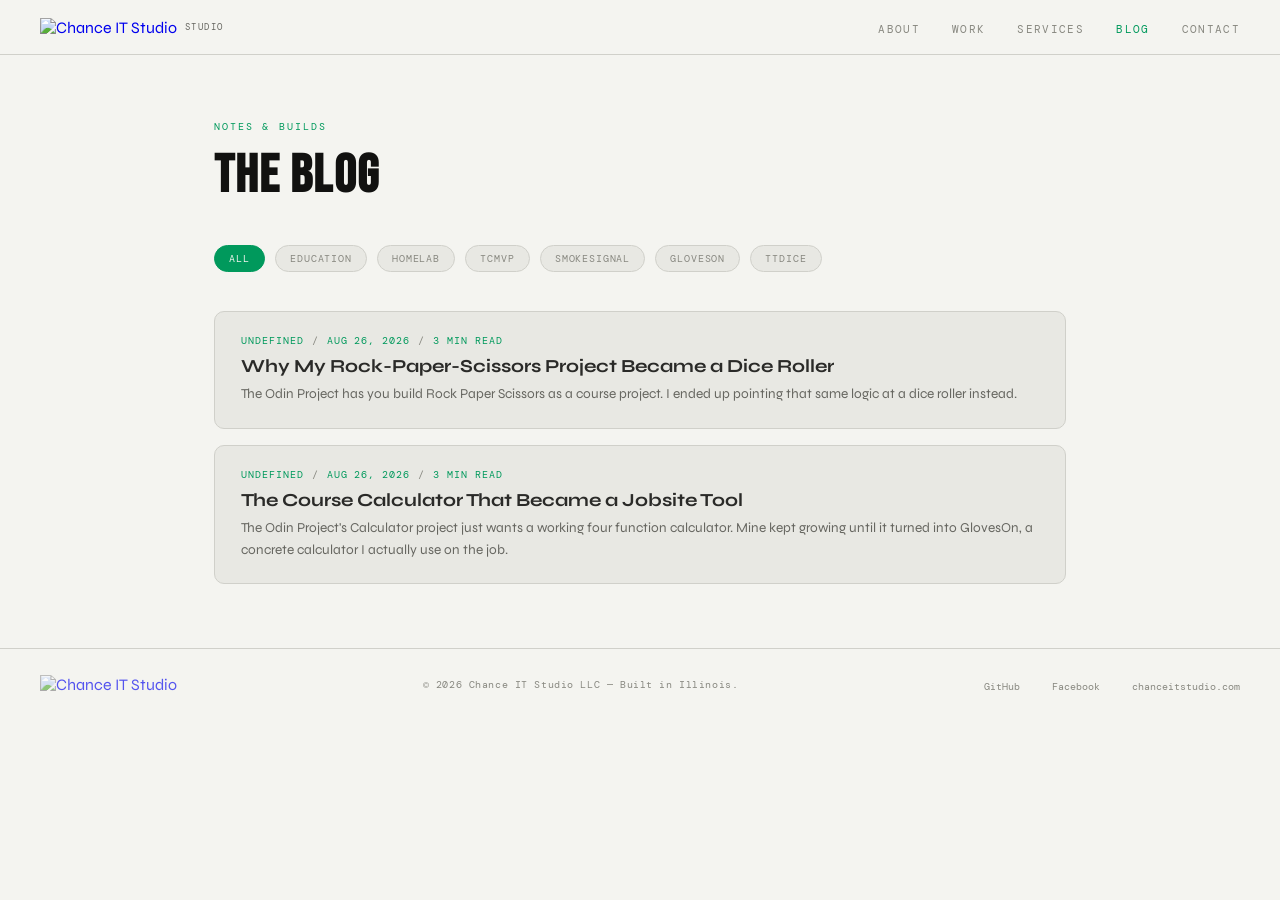
==== blog/index.html @ a7646770 "added blog to site for more seo 2 posts ttdice and glovesOn evolving from theodinprojects foundation" ====
<!DOCTYPE html>
<html lang="en">
<head>
<meta charset="UTF-8">
<meta name="viewport" content="width=device-width, initial-scale=1.0">
<title>Blog — Chance IT Studio</title>
<meta name="description" content="Notes on building custom web apps, running a homelab, and the products behind Chance IT Studio.">
<link rel="canonical" href="https://chanceitstudio.com/blog/">
<meta name="robots" content="index, follow">

<meta property="og:type" content="website">
<meta property="og:url" content="https://chanceitstudio.com/blog/">
<meta property="og:title" content="Blog — Chance IT Studio">
<meta property="og:description" content="Notes on building custom web apps, running a homelab, and the products behind Chance IT Studio.">
<meta property="og:image" content="https://chanceitstudio.com/CIT-black-bg.png">
<meta property="og:site_name" content="Chance IT Studio">

<link rel="icon" type="image/png" href="/favicon.png">
<link href="https://fonts.googleapis.com/css2?family=DM+Mono:wght@300;400;500&family=Bebas+Neue&family=Syne:wght@400;500;700;800&display=swap" rel="stylesheet">
<link rel="stylesheet" href="/blog/blog.css">
</head>
<body>

<nav id="nav">
  <a href="/" class="nav-logo">
    <picture>
      <source srcset="/CIT-white-bg.png" media="(prefers-color-scheme: light)">
      <img src="/CIT-black-bg.png" alt="Chance IT Studio" class="logo-img">
    </picture>
    <span class="logo-sub">Studio</span>
  </a>
  <ul class="nav-links">
    <li><a href="/#about">About</a></li>
    <li><a href="/#work">Work</a></li>
    <li><a href="/#services">Services</a></li>
    <li><a href="/blog/" class="active">Blog</a></li>
    <li><a href="/#contact">Contact</a></li>
  </ul>
</nav>

<main class="blog-wrap">
  <header class="blog-header">
    <div class="blog-eyebrow">Notes &amp; Builds</div>
    <h1 class="blog-h1">The Blog</h1>
  </header>

  <div class="chip-row" id="chipRow">
    <button class="chip active" data-cat="all">All</button>
    <button class="chip" data-cat="education">Education</button>
    <button class="chip" data-cat="homelab">Homelab</button>
    <button class="chip" data-cat="tcmvp">TCMVP</button>
    <button class="chip" data-cat="smokesignal">SmokeSignal</button>
    <button class="chip" data-cat="gloveson">GlovesOn</button>
    <button class="chip" data-cat="ttdice">TTDice</button>
  </div>

  <div class="post-grid" id="postGrid">
    <div class="post-empty">Loading posts…</div>
  </div>
</main>

<footer>
  <a href="/" class="nav-logo" style="opacity:.65">
    <picture>
      <source srcset="/CIT-white-bg.png" media="(prefers-color-scheme: light)">
      <img src="/CIT-black-bg.png" alt="Chance IT Studio" class="logo-img">
    </picture>
  </a>
  <div class="footer-copy">© 2026 Chance IT Studio LLC — Built in Illinois.</div>
  <ul class="footer-links">
    <li><a href="https://github.com/CjCrump" target="_blank">GitHub</a></li>
    <li><a href="https://www.facebook.com/ChanceITstudio/" target="_blank">Facebook</a></li>
    <li><a href="/">chanceitstudio.com</a></li>
  </ul>
</footer>

<script>
const CAT_LABELS = { education:'Education', homelab:'Homelab', tcmvp:'TCMVP', smokesignal:'SmokeSignal', gloveson:'GlovesOn', ttdice:'TTDice', general:'General' };

let posts = [];
let activeCat = 'all';

function fmtDate(iso) {
  const d = new Date(iso + 'T00:00:00');
  return d.toLocaleDateString('en-US', { month:'short', day:'numeric', year:'numeric' });
}

function render() {
  const grid = document.getElementById('postGrid');
  const list = posts
    .filter(p => activeCat === 'all' || p.category === activeCat)
    .sort((a,b) => b.date.localeCompare(a.date));

  if (!list.length) {
    grid.innerHTML = '<div class="post-empty">No posts in this category yet.</div>';
    return;
  }

  grid.innerHTML = list.map(p => `
    <a class="post-card" href="/blog/posts/${p.slug}.html">
      <div class="post-meta">${CAT_LABELS[p.category] || p.category}<span class="sep">/</span>${fmtDate(p.date)}<span class="sep">/</span>${p.readMins} min read</div>
      <div class="post-title">${p.title}</div>
      <div class="post-excerpt">${p.excerpt}</div>
    </a>
  `).join('');
}

document.getElementById('chipRow').addEventListener('click', e => {
  const btn = e.target.closest('.chip');
  if (!btn) return;
  document.querySelectorAll('.chip').forEach(c => c.classList.remove('active'));
  btn.classList.add('active');
  activeCat = btn.dataset.cat;
  render();
});

fetch('/blog/data/posts.json')
  .then(r => r.json())
  .then(data => { posts = data; render(); })
  .catch(() => {
    document.getElementById('postGrid').innerHTML = '<div class="post-empty">Couldn\'t load posts.</div>';
  });
</script>
</body>
</html>
---- blog/blog.css ----
*, *::before, *::after { box-sizing: border-box; margin: 0; padding: 0; }

:root {
  --bg:      #08080a;
  --surface: #101014;
  --s2:      #17171e;
  --border:  #1e1e28;
  --b2:      #2a2a38;
  --green:   #00cc7a;
  --orange:  #ff6b35;
  --lime:    #8db800;
  --muted:   #48485f;
  --muted2:  #6a6a84;
  --text:    #c4c4d8;
  --white:   #eeeeff;
  --nav-scrolled-bg: rgba(8,8,10,.96);
}

@media (prefers-color-scheme: light) {
  :root {
    --bg:      #f4f4f0;
    --surface: #e8e8e3;
    --s2:      #e0e0db;
    --border:  #d0d0ca;
    --b2:      #b8b8b0;
    --green:   #00995c;
    --orange:  #d94f1e;
    --lime:    #6b8a00;
    --muted:   #888880;
    --muted2:  #666660;
    --text:    #2a2a28;
    --white:   #111110;
    --nav-scrolled-bg: rgba(244,244,240,.96);
  }
}

html { scroll-behavior: smooth; }
body {
  background: var(--bg); color: var(--text);
  font-family: 'Syne', sans-serif;
  -webkit-font-smoothing: antialiased;
  min-height: 100vh;
}

/* ── NAV (matches main site) ── */
nav {
  position:fixed; top:0; left:0; right:0; z-index:200;
  padding:1.1rem 2.5rem;
  display:flex; justify-content:space-between; align-items:center;
  border-bottom:1px solid var(--border); background:var(--nav-scrolled-bg);
  backdrop-filter:blur(18px);
}
.nav-logo { display:flex; align-items:center; gap:.5rem; text-decoration:none; }
.logo-img  { height:44px; width:auto; flex-shrink:0; }
.logo-sub  { font-family:'DM Mono',monospace; font-size:.57rem; color:var(--muted2); letter-spacing:.16em; text-transform:uppercase; }
.nav-links { display:flex; gap:2rem; list-style:none; }
.nav-links a {
  font-family:'DM Mono',monospace; font-size:.7rem;
  color:var(--muted); text-decoration:none;
  letter-spacing:.12em; text-transform:uppercase; transition:color .2s;
}
.nav-links a:hover, .nav-links a.active { color:var(--green); }

/* ── FOOTER (matches main site) ── */
footer { padding:1.6rem 2.5rem; border-top:1px solid var(--border); background:var(--bg); display:flex; justify-content:space-between; align-items:center; flex-wrap:wrap; gap:1rem; }
.footer-copy { font-family:'DM Mono',monospace; font-size:.6rem; color:var(--muted); letter-spacing:.06em; }
.footer-links { display:flex; gap:2rem; list-style:none; }
.footer-links a { font-family:'DM Mono',monospace; font-size:.6rem; color:var(--muted); text-decoration:none; transition:color .2s; }
.footer-links a:hover { color:var(--green); }

/* ── BLOG SHELL ── */
main.blog-wrap { max-width:900px; margin:0 auto; padding:7.5rem 1.5rem 4rem; }

/* ── INDEX: header + chips ── */
.blog-header { margin-bottom:2.5rem; }
.blog-eyebrow { font-family:'DM Mono',monospace; font-size:.65rem; letter-spacing:.2em; text-transform:uppercase; color:var(--green); margin-bottom:.9rem; }
.blog-h1 { font-family:'Bebas Neue',sans-serif; font-size:clamp(2.2rem,5vw,3.4rem); letter-spacing:.02em; color:var(--white); line-height:1.05; }

.chip-row { display:flex; flex-wrap:wrap; gap:.6rem; margin:1.8rem 0 2.4rem; }
.chip {
  font-family:'DM Mono',monospace; font-size:.65rem; letter-spacing:.08em; text-transform:uppercase;
  color:var(--muted); background:var(--surface); border:1px solid var(--border);
  padding:.4rem .9rem; border-radius:100px; cursor:pointer; transition:color .2s,border-color .2s;
}
.chip:hover { color:var(--text); border-color:var(--b2); }
.chip.active { color:var(--bg); background:var(--green); border-color:var(--green); }

/* ── INDEX: post cards ── */
.post-grid { display:flex; flex-direction:column; gap:1rem; }
.post-card {
  display:block; text-decoration:none; background:var(--surface); border:1px solid var(--border);
  border-radius:10px; padding:1.4rem 1.6rem; transition:border-color .2s,transform .15s;
}
.post-card:hover { border-color:var(--b2); transform:translateX(3px); }
.post-meta { font-family:'DM Mono',monospace; font-size:.62rem; letter-spacing:.1em; text-transform:uppercase; color:var(--green); margin-bottom:.5rem; }
.post-meta .sep { color:var(--muted); margin:0 .5rem; }
.post-title { font-family:'Syne',sans-serif; font-weight:700; font-size:1.15rem; color:var(--text); margin-bottom:.4rem; }
.post-excerpt { font-size:.85rem; color:var(--muted2); line-height:1.6; }
.post-empty { font-family:'DM Mono',monospace; font-size:.75rem; color:var(--muted); padding:2rem 0; }

/* ── POST PAGE ── */
.post-back { font-family:'DM Mono',monospace; font-size:.65rem; letter-spacing:.1em; text-transform:uppercase; color:var(--muted); text-decoration:none; display:inline-block; margin-bottom:1.6rem; }
.post-back:hover { color:var(--green); }
.post-hero-meta { font-family:'DM Mono',monospace; font-size:.65rem; letter-spacing:.1em; text-transform:uppercase; color:var(--green); margin-bottom:.8rem; }
.post-hero-title { font-family:'Bebas Neue',sans-serif; font-size:clamp(2rem,5vw,3rem); letter-spacing:.02em; color:var(--white); line-height:1.08; margin-bottom:.8rem; }
.post-dek { font-size:1rem; color:var(--muted2); line-height:1.7; max-width:640px; margin-bottom:2.4rem; }

article.post-body { max-width:680px; }
article.post-body h2 { font-family:'Syne',sans-serif; font-weight:700; font-size:1.3rem; color:var(--text); margin:2.2rem 0 .9rem; }
article.post-body p { font-size:.95rem; color:var(--text); line-height:1.8; margin-bottom:1.1rem; }
article.post-body a { color:var(--green); }
article.post-body pre {
  background:var(--s2); border:1px solid var(--border); border-radius:8px;
  padding:1rem 1.2rem; overflow-x:auto; margin:1.2rem 0;
}
article.post-body code { font-family:'DM Mono',monospace; font-size:.8rem; color:var(--text); }
article.post-body p code { background:var(--s2); padding:.1rem .4rem; border-radius:4px; }

.post-cta { margin-top:2.8rem; padding:1.6rem; background:var(--surface); border:1px solid var(--border); border-radius:10px; }
.post-cta p { color:var(--text); margin-bottom:.9rem; }
.post-cta a.btn {
  font-family:'DM Mono',monospace; font-size:.7rem; letter-spacing:.08em; text-transform:uppercase;
  color:var(--bg); background:var(--green); padding:.6rem 1.2rem; border-radius:6px; text-decoration:none;
}

@media (max-width:640px) {
  nav { padding:1rem 1.25rem; }
  .nav-links { display:none; }
}
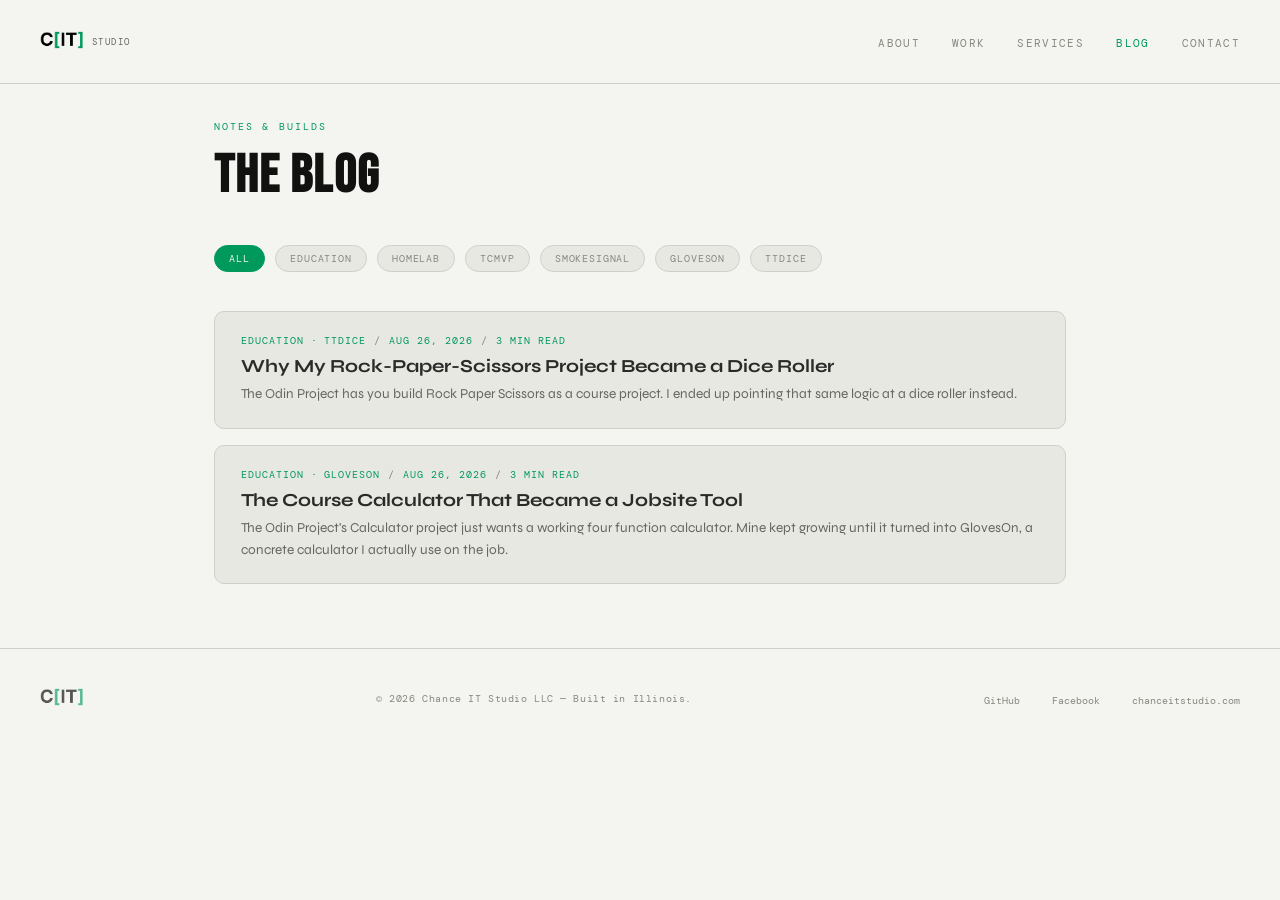
==== commit 7983b484: "fixed broken links and wonky nav from missing hashes" ====
--- a/blog/index.html
+++ b/blog/index.html
@@ -12,10 +12,10 @@
 <meta property="og:url" content="https://chanceitstudio.com/blog/">
 <meta property="og:title" content="Blog — Chance IT Studio">
 <meta property="og:description" content="Notes on building custom web apps, running a homelab, and the products behind Chance IT Studio.">
-<meta property="og:image" content="https://chanceitstudio.com/CIT-black-bg.png">
+<meta property="og:image" content="https://chanceitstudio.com/img/CIT-black-bg.png">
 <meta property="og:site_name" content="Chance IT Studio">
 
-<link rel="icon" type="image/png" href="/favicon.png">
+<link rel="icon" type="image/png" href="/img/favicon.png">
 <link href="https://fonts.googleapis.com/css2?family=DM+Mono:wght@300;400;500&family=Bebas+Neue&family=Syne:wght@400;500;700;800&display=swap" rel="stylesheet">
 <link rel="stylesheet" href="/blog/blog.css">
 </head>
@@ -24,8 +24,8 @@
 <nav id="nav">
   <a href="/" class="nav-logo">
     <picture>
-      <source srcset="/CIT-white-bg.png" media="(prefers-color-scheme: light)">
-      <img src="/CIT-black-bg.png" alt="Chance IT Studio" class="logo-img">
+      <source srcset="/img/CIT-white-bg.png" media="(prefers-color-scheme: light)">
+      <img src="/img/CIT-black-bg.png" alt="Chance IT Studio" class="logo-img">
     </picture>
     <span class="logo-sub">Studio</span>
   </a>
@@ -62,8 +62,8 @@
 <footer>
   <a href="/" class="nav-logo" style="opacity:.65">
     <picture>
-      <source srcset="/CIT-white-bg.png" media="(prefers-color-scheme: light)">
-      <img src="/CIT-black-bg.png" alt="Chance IT Studio" class="logo-img">
+      <source srcset="/img/CIT-white-bg.png" media="(prefers-color-scheme: light)">
+      <img src="/img/CIT-black-bg.png" alt="Chance IT Studio" class="logo-img">
     </picture>
   </a>
   <div class="footer-copy">© 2026 Chance IT Studio LLC — Built in Illinois.</div>
@@ -88,7 +88,7 @@
 function render() {
   const grid = document.getElementById('postGrid');
   const list = posts
-    .filter(p => activeCat === 'all' || p.category === activeCat)
+    .filter(p => activeCat === 'all' || p.tags.includes(activeCat))
     .sort((a,b) => b.date.localeCompare(a.date));
 
   if (!list.length) {
@@ -98,7 +98,7 @@
 
   grid.innerHTML = list.map(p => `
     <a class="post-card" href="/blog/posts/${p.slug}.html">
-      <div class="post-meta">${CAT_LABELS[p.category] || p.category}<span class="sep">/</span>${fmtDate(p.date)}<span class="sep">/</span>${p.readMins} min read</div>
+      <div class="post-meta">${p.tags.map(t => CAT_LABELS[t] || t).join(' · ')}<span class="sep">/</span>${fmtDate(p.date)}<span class="sep">/</span>${p.readMins} min read</div>
       <div class="post-title">${p.title}</div>
       <div class="post-excerpt">${p.excerpt}</div>
     </a>
@@ -122,4 +122,4 @@
   });
 </script>
 </body>
-</html>
+</html>
